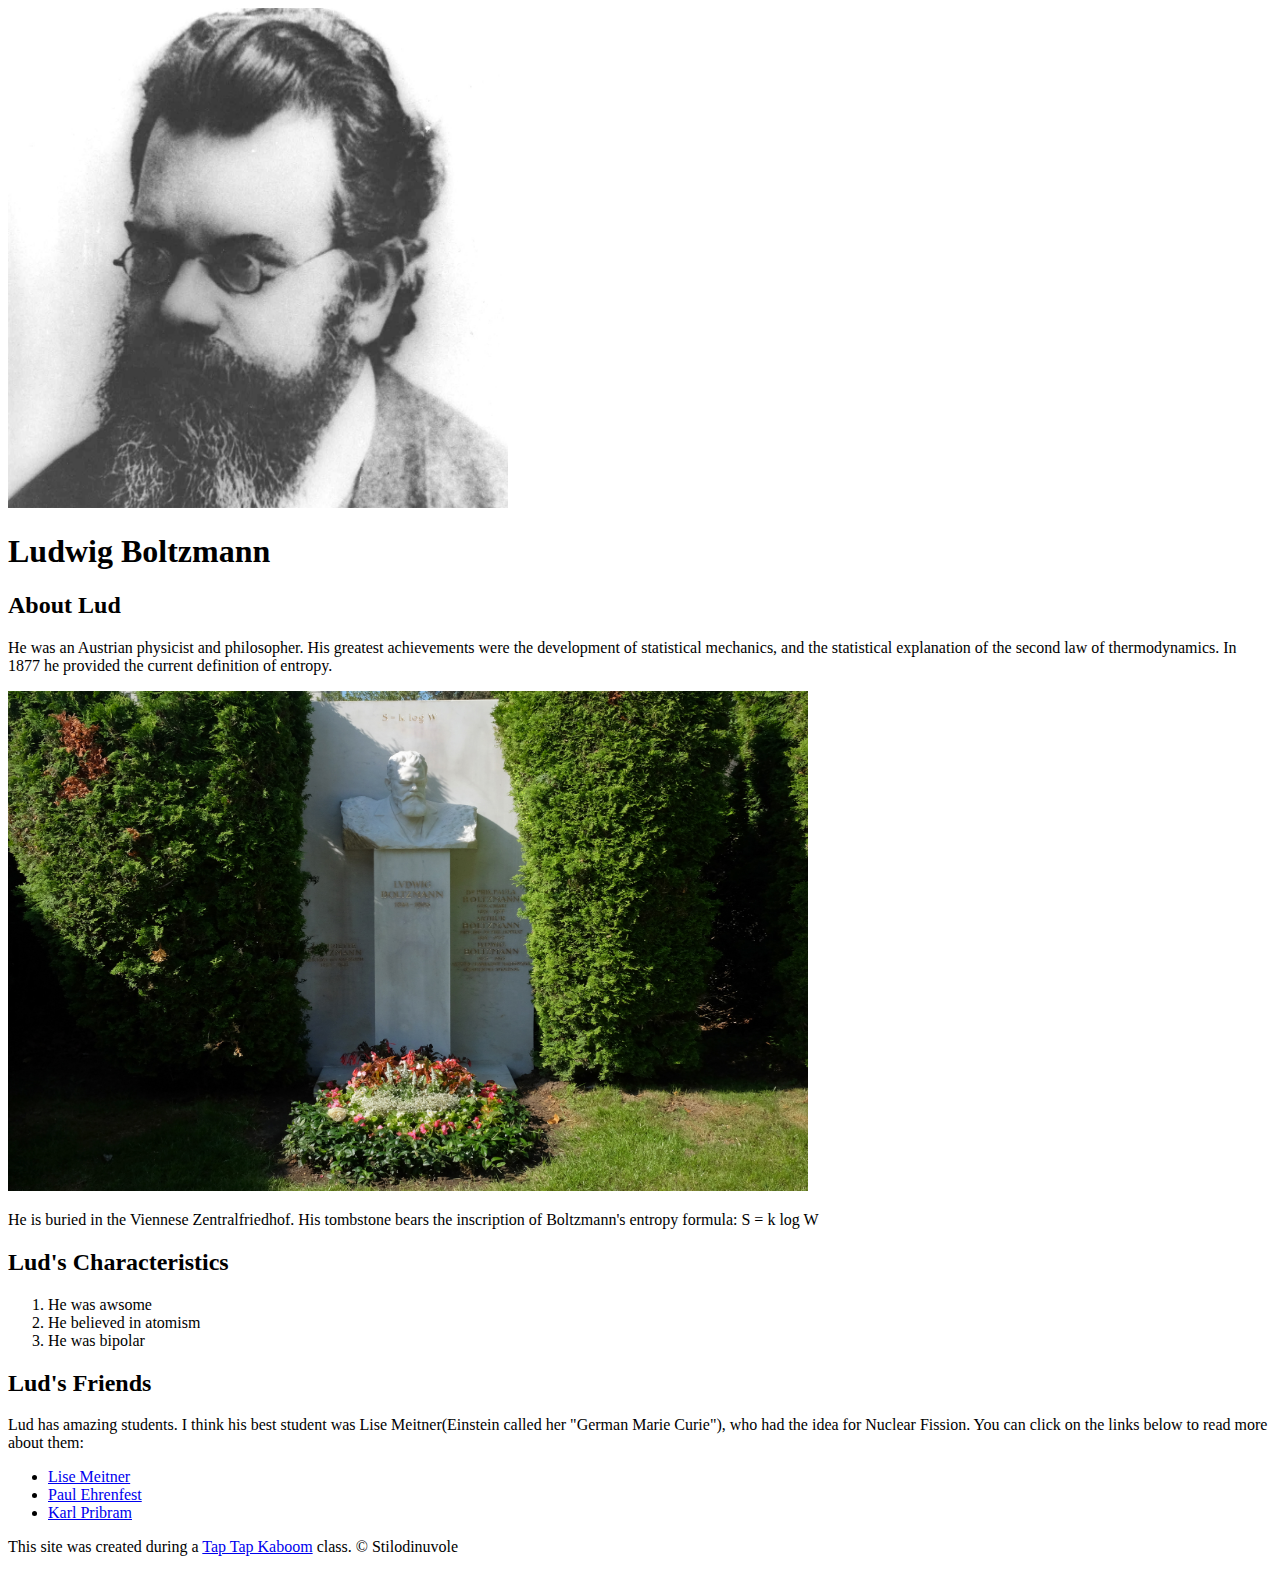
==== index.html @ 0470a5b2 "added our index file and images" ====
<!DOCTYPE html>
<html>
    <head>
        <title> Ludwig Eduard Boltzmann</title>
        <link rel="icon" href="img/Ludwig_Boltzmann.jpg"/>
    </head>
    <body>
        <!-- header element-->
        <header>
            <img src="img/Ludwig_Boltzmann.jpg" width="500" height="500">
            <h1> Ludwig Boltzmann</h1>
        </header>
        <!-- main element-->
        <main>
            <h2>About Lud</h2>
            <p> He was an Austrian physicist and philosopher. His greatest achievements were the development of statistical mechanics, and the statistical explanation of the second law of thermodynamics. In 1877 he provided the current definition of entropy.</p>

            <img src="img/lud_big.jpg" width="800" height="500">
            <p> He is buried in the Viennese Zentralfriedhof. His tombstone bears the inscription of Boltzmann's entropy formula: S = k log W</p>
           <!-- Characteristics-->
            <h2>Lud's Characteristics</h2>
            <ol>
                <li>He was awsome</li>
                <li>He believed in atomism</li>
                <li>He was bipolar</li>
            </ol>
            <!--Friends-->
            <h2> Lud's Friends</h2>
            <p>Lud has amazing students. I think his best student was Lise Meitner(Einstein called her "German Marie Curie"), who had the idea for Nuclear Fission. You can click on the links below to read more about them:</p>
            <ul>
                <li><a target="_blank" href="https://en.wikipedia.org/wiki/Lise_Meitner"> Lise Meitner</a></li>
                <li><a target="_blank" href="https://en.wikipedia.org/wiki/Paul_Ehrenfest">Paul Ehrenfest</a></li>
                <li><a target="_blank" href="https://en.wikipedia.org/wiki/Karl_P%C5%99ibram"> Karl Pribram</a></li>
            </ul>
        </main>
        <!--Footer element-->
        <footer>
            <p>This site was created during a <a href="https://www.taptapkaboom.com/">Tap Tap Kaboom</a> class. &copy; Stilodinuvole</p>
        </footer>
    </body>
</html>
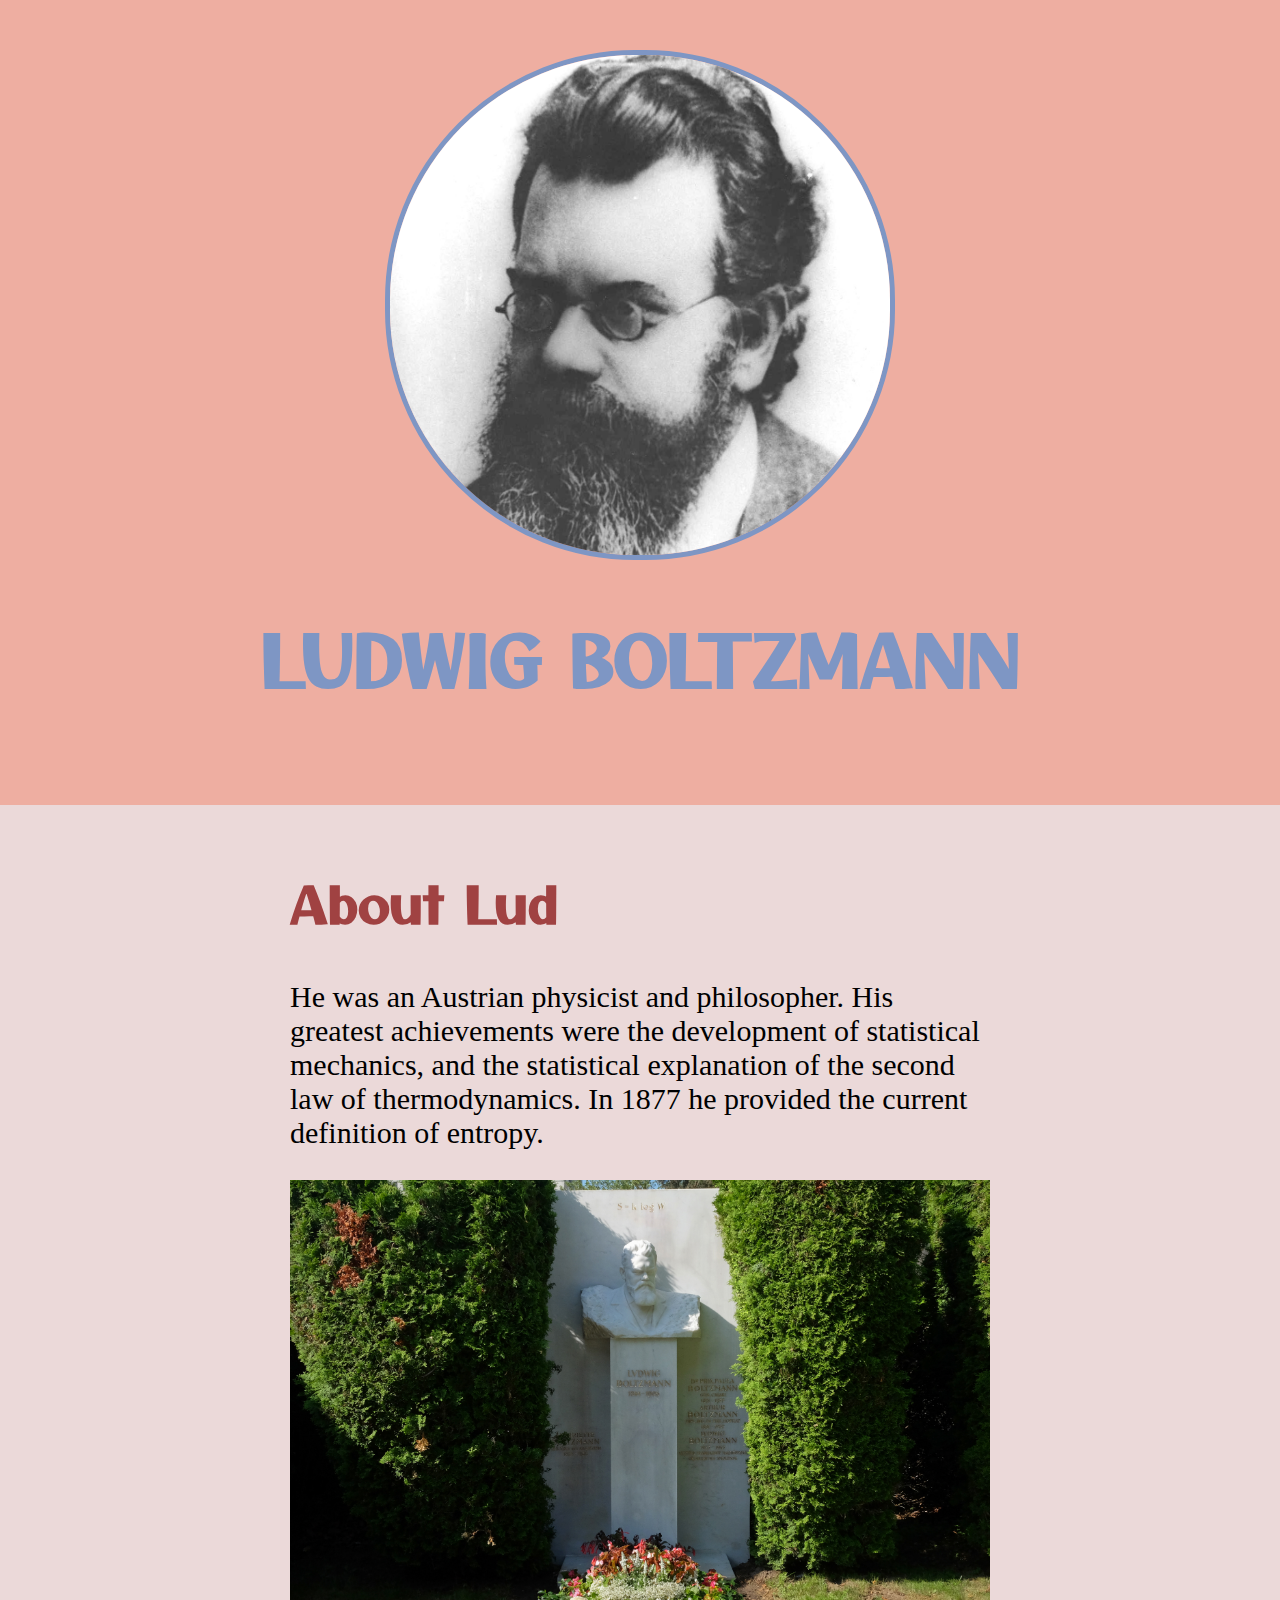
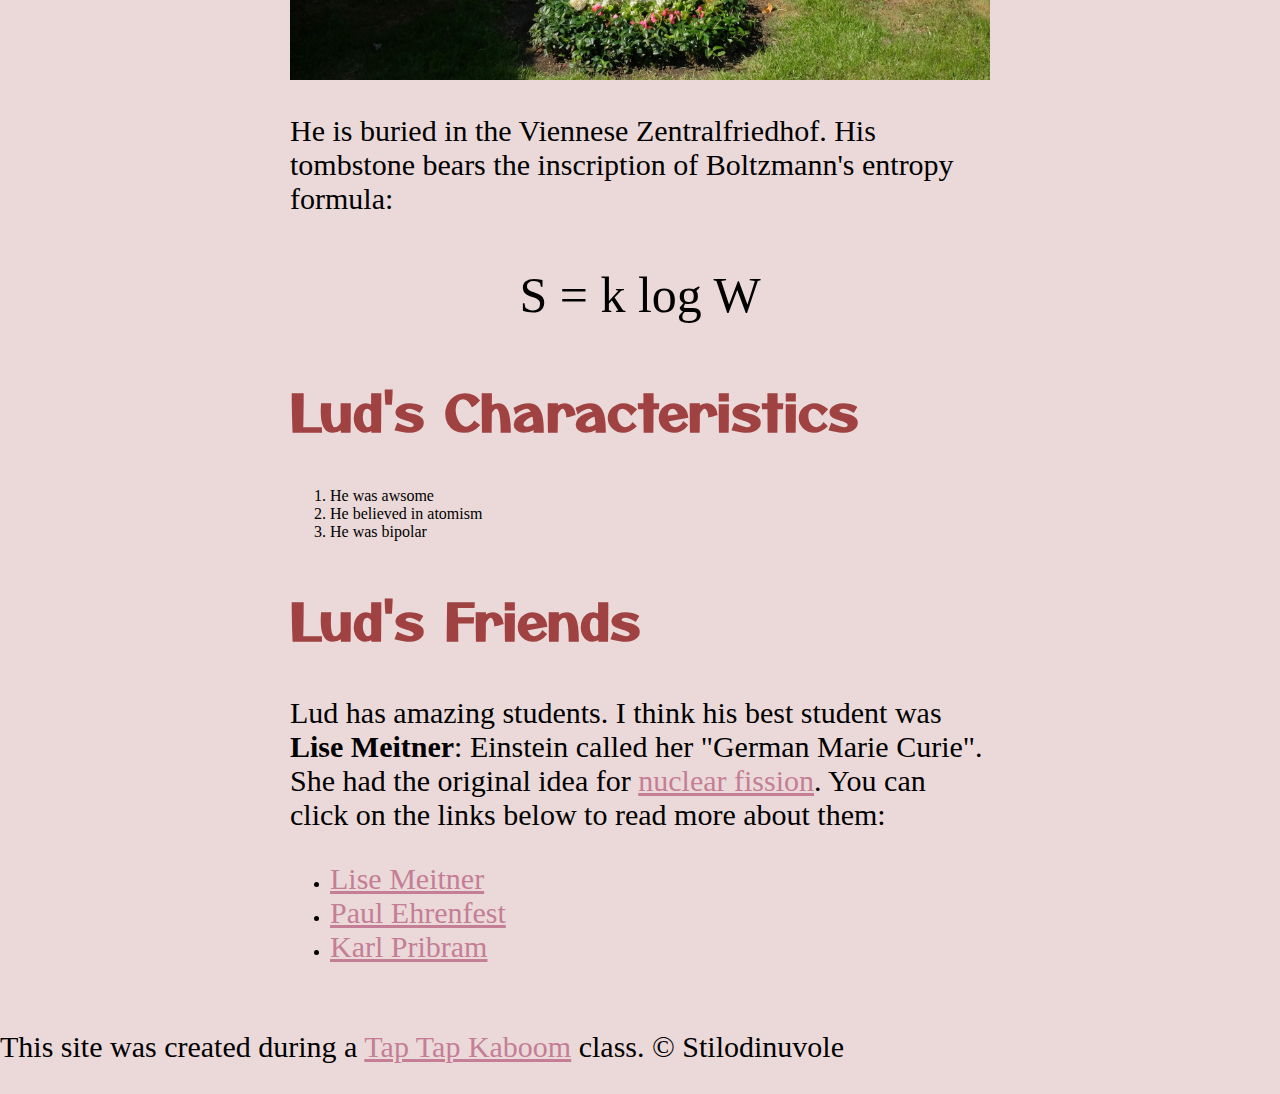
==== commit 243c1cdc: "added css" ====
--- a/index.html
+++ b/index.html
@@ -3,11 +3,13 @@
     <head>
         <title> Ludwig Eduard Boltzmann</title>
         <link rel="icon" href="img/Ludwig_Boltzmann.jpg"/>
+        <link href="https://fonts.googleapis.com/css2?family=Otomanopee+One&display=swap" rel="stylesheet">
+        <link rel="stylesheet" type="text/css" href="css/hero.css"
     </head>
     <body>
         <!-- header element-->
         <header>
-            <img src="img/Ludwig_Boltzmann.jpg" width="500" height="500">
+            <img src="img/Ludwig_Boltzmann.jpg" class="center" width="500" height="500">
             <h1> Ludwig Boltzmann</h1>
         </header>
         <!-- main element-->
@@ -16,7 +18,8 @@
             <p> He was an Austrian physicist and philosopher. His greatest achievements were the development of statistical mechanics, and the statistical explanation of the second law of thermodynamics. In 1877 he provided the current definition of entropy.</p>
 
             <img src="img/lud_big.jpg" width="800" height="500">
-            <p> He is buried in the Viennese Zentralfriedhof. His tombstone bears the inscription of Boltzmann's entropy formula: S = k log W</p>
+            <p> He is buried in the Viennese Zentralfriedhof. His tombstone bears the inscription of Boltzmann's entropy formula: </p>
+            <p style="font-size: 50px; text-align: center;">S = k log W</p>
            <!-- Characteristics-->
             <h2>Lud's Characteristics</h2>
             <ol>
@@ -26,7 +29,7 @@
             </ol>
             <!--Friends-->
             <h2> Lud's Friends</h2>
-            <p>Lud has amazing students. I think his best student was Lise Meitner(Einstein called her "German Marie Curie"), who had the idea for Nuclear Fission. You can click on the links below to read more about them:</p>
+            <p>Lud has amazing students. I think his best student was <b>Lise Meitner</b>: Einstein called her "German Marie Curie". She had the original idea for <a target="_blank" href="https://en.wikipedia.org/wiki/Nuclear_fission">nuclear fission</a>. You can click on the links below to read more about them:</p>
             <ul>
                 <li><a target="_blank" href="https://en.wikipedia.org/wiki/Lise_Meitner"> Lise Meitner</a></li>
                 <li><a target="_blank" href="https://en.wikipedia.org/wiki/Paul_Ehrenfest">Paul Ehrenfest</a></li>
@@ -35,7 +38,7 @@
         </main>
         <!--Footer element-->
         <footer>
-            <p>This site was created during a <a href="https://www.taptapkaboom.com/">Tap Tap Kaboom</a> class. &copy; Stilodinuvole</p>
+            <p>This site was created during a <a target="_blank" href="https://www.taptapkaboom.com/">Tap Tap Kaboom</a> class. &copy; Stilodinuvole</p>
         </footer>
     </body>
 </html>--- a/css/hero.css
+++ b/css/hero.css
@@ -0,0 +1,54 @@
+body{
+    background-color: #e2c8c8b0;
+    margin: 0;
+    font-family: Georgia, 'Times New Roman', Times, serif;
+}
+header{
+    background-color: #eeaea1;
+    text-align: center;
+    padding-top: 50px;
+    padding-bottom: 50px;
+}
+header h1{
+    color: #7E96C4;
+    text-align: center;
+    text-transform: uppercase;
+    
+    font-size: 70px;
+}
+h1,h2{
+    font-family: 'Otomanopee One', sans-serif;
+}
+.center {
+    display: block;
+    margin-left: auto;
+    margin-right: auto;
+  }
+  header img{
+      border-radius: 250px;
+      border: #7E96C4 solid 5px;
+      }
+
+      main{
+          max-width: 700px;
+          margin: 0 auto;
+          padding: 20px 20px 20px 20px;
+      }
+      main img{
+          max-width: 100%;
+      }
+      h2{
+          font-size: 50px;
+          color:#a04242;
+      }
+      p{
+          font-size: 30px;
+      }
+      a{
+        font-size: 30px;
+        color:#c47e96;
+      }
+      a:hover{
+          background-color: #6f3348;
+          color: white;
+      }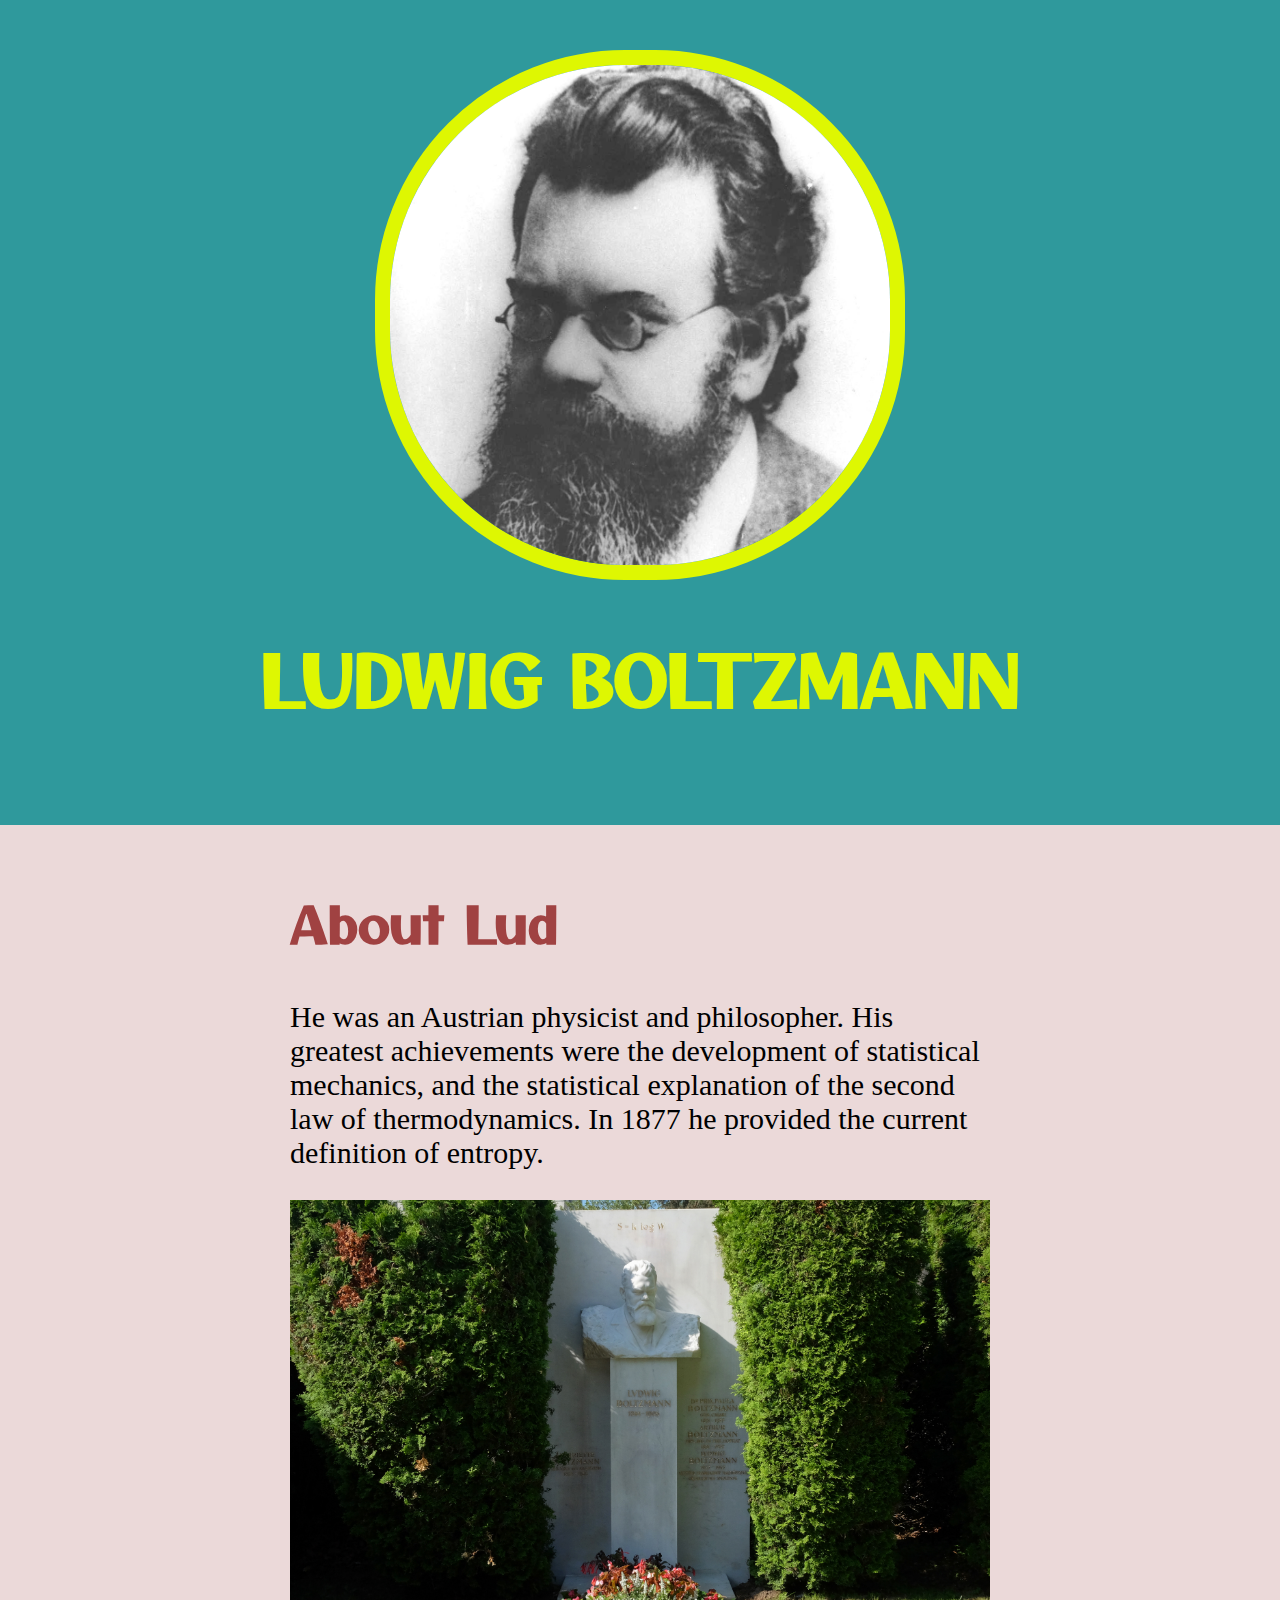
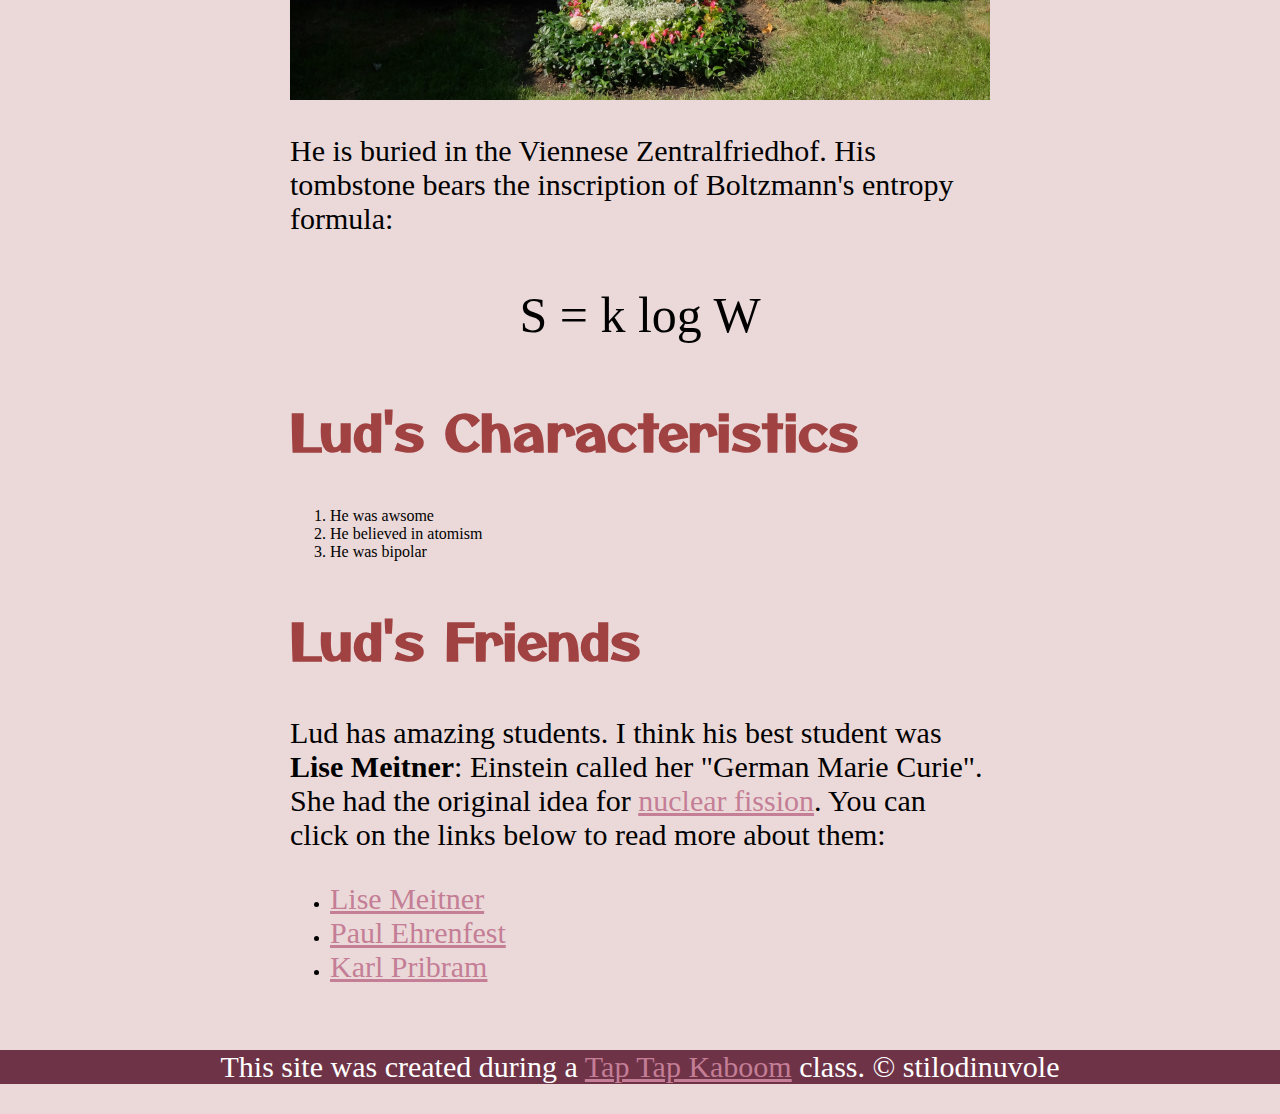
==== commit ce2e9129: "changed colors" ====
--- a/index.html
+++ b/index.html
@@ -38,7 +38,7 @@
         </main>
         <!--Footer element-->
         <footer>
-            <p>This site was created during a <a target="_blank" href="https://www.taptapkaboom.com/">Tap Tap Kaboom</a> class. &copy; Stilodinuvole</p>
+            <p>This site was created during a <a target="_blank" href="https://www.taptapkaboom.com/">Tap Tap Kaboom</a> class. &copy; stilodinuvole</p>
         </footer>
     </body>
 </html>--- a/css/hero.css
+++ b/css/hero.css
@@ -4,13 +4,13 @@
     font-family: Georgia, 'Times New Roman', Times, serif;
 }
 header{
-    background-color: #eeaea1;
+    background-color: #2f999c;
     text-align: center;
     padding-top: 50px;
     padding-bottom: 50px;
 }
 header h1{
-    color: #7E96C4;
+    color: #def702;
     text-align: center;
     text-transform: uppercase;
     
@@ -26,7 +26,7 @@
   }
   header img{
       border-radius: 250px;
-      border: #7E96C4 solid 5px;
+      border: #def702 solid 15px;
       }
 
       main{
@@ -51,4 +51,9 @@
       a:hover{
           background-color: #6f3348;
           color: white;
+      }
+      footer{
+          text-align: center;
+          background-color: #6f3348;
+          color: white;
       }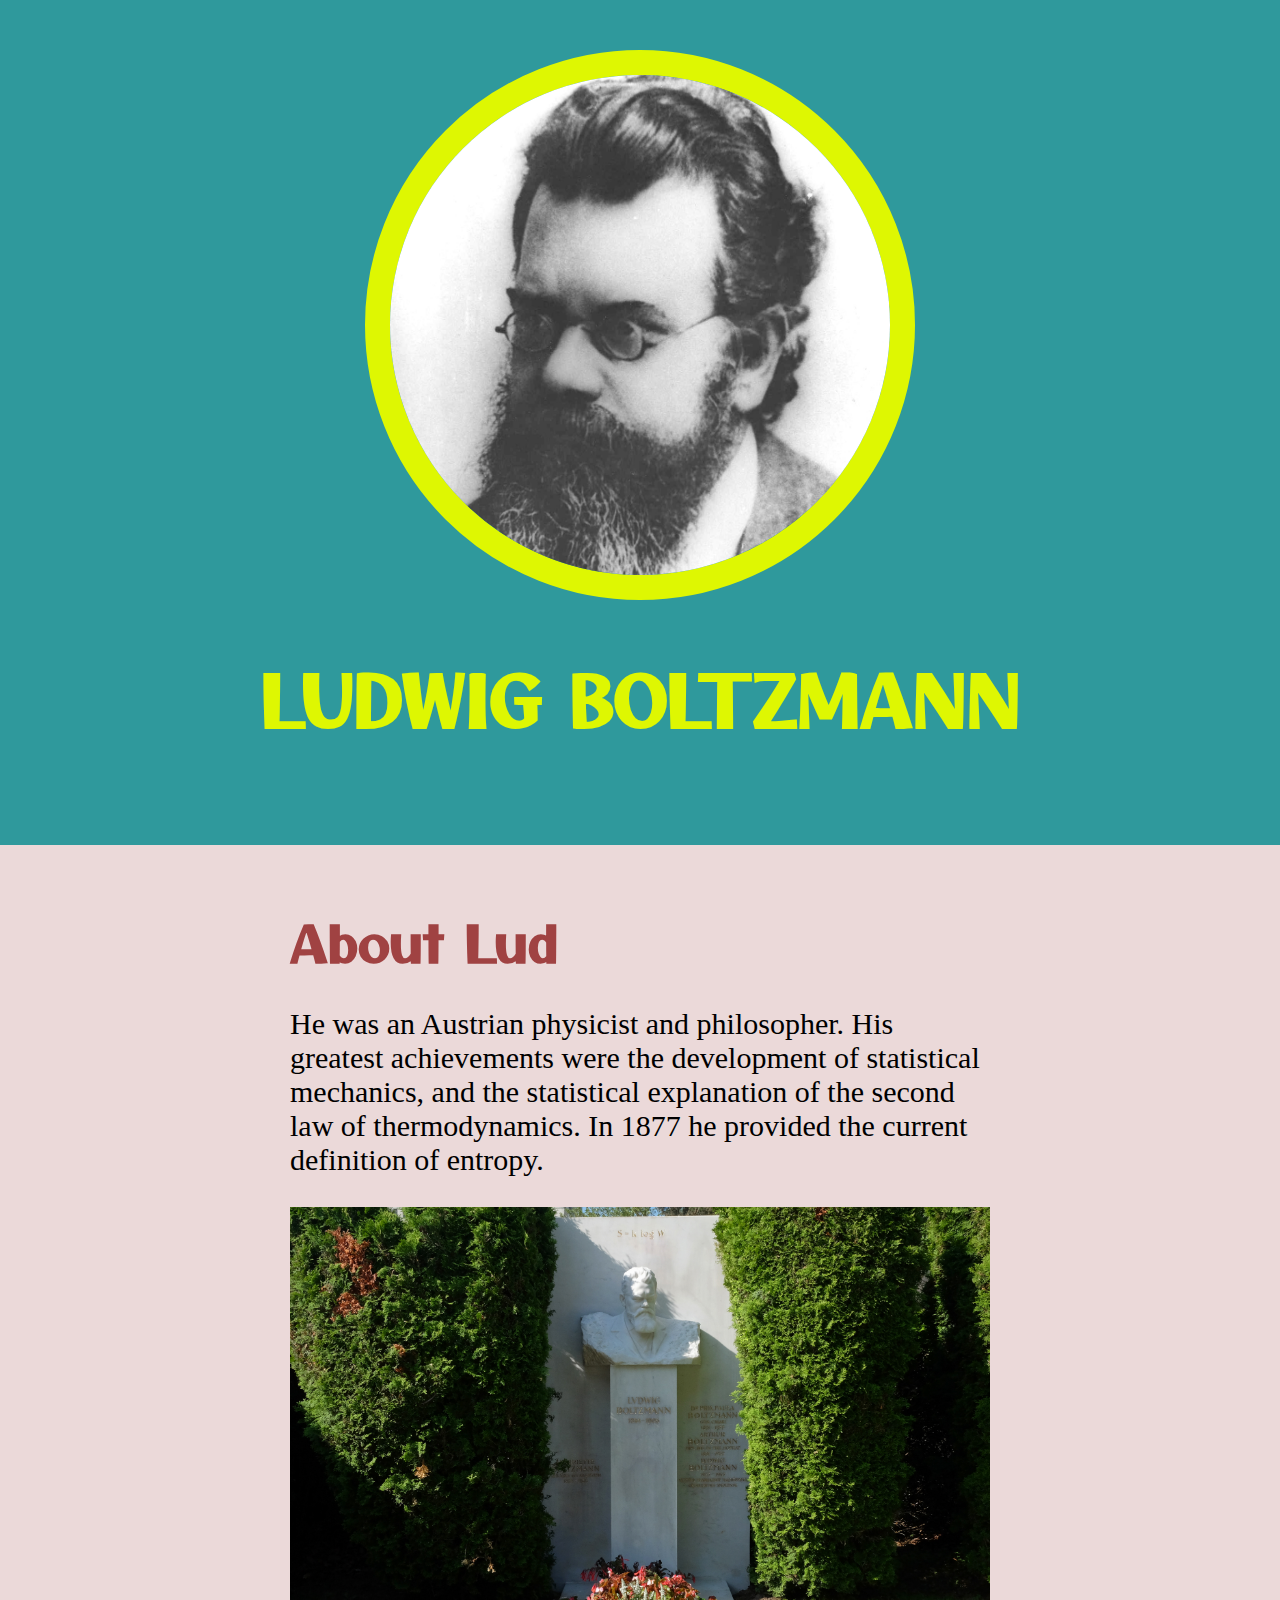
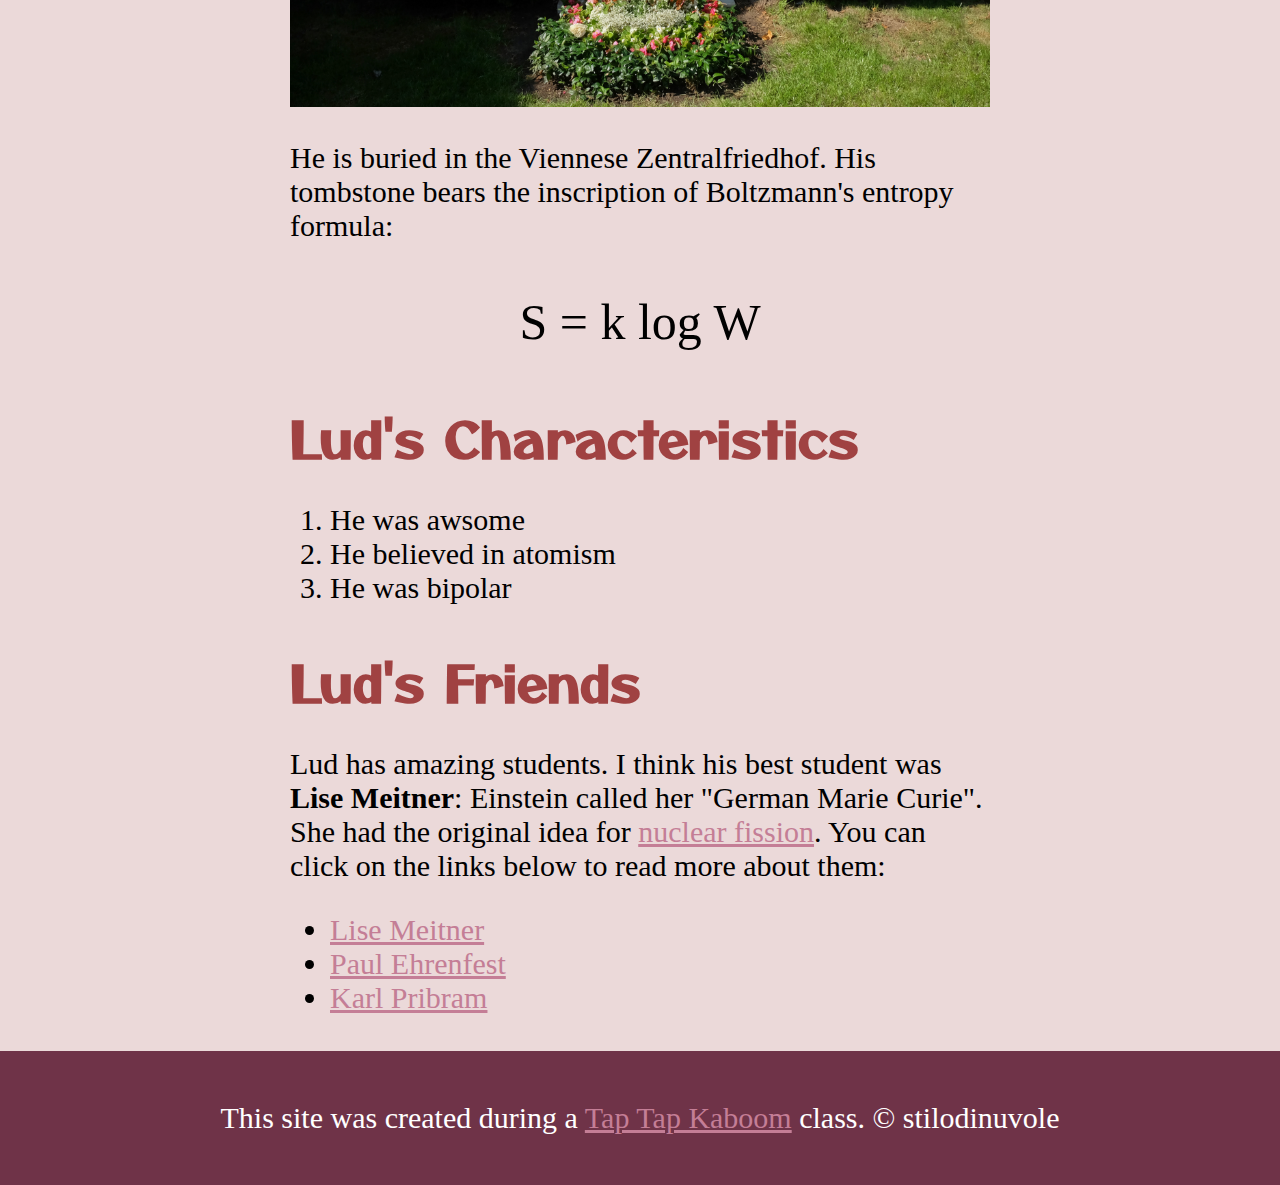
==== commit f30cfeac: "added animation" ====
--- a/index.html
+++ b/index.html
@@ -4,8 +4,9 @@
         <title> Ludwig Eduard Boltzmann</title>
         <link rel="icon" href="img/Ludwig_Boltzmann.jpg"/>
         <link href="https://fonts.googleapis.com/css2?family=Otomanopee+One&display=swap" rel="stylesheet">
-        <link rel="stylesheet" type="text/css" href="css/hero.css"
+        <link rel="stylesheet" type="text/css" href="css/hero.css">
     </head>
+    
     <body>
         <!-- header element-->
         <header>
@@ -35,6 +36,8 @@
                 <li><a target="_blank" href="https://en.wikipedia.org/wiki/Paul_Ehrenfest">Paul Ehrenfest</a></li>
                 <li><a target="_blank" href="https://en.wikipedia.org/wiki/Karl_P%C5%99ibram"> Karl Pribram</a></li>
             </ul>
+            
+
         </main>
         <!--Footer element-->
         <footer>
--- a/css/hero.css
+++ b/css/hero.css
@@ -25,8 +25,8 @@
     margin-right: auto;
   }
   header img{
-      border-radius: 250px;
-      border: #def702 solid 15px;
+      border-radius: 300px;
+      border: #def702 solid 25px;
       }
 
       main{
@@ -40,6 +40,7 @@
       h2{
           font-size: 50px;
           color:#a04242;
+          margin: 40px 0px 10px;
       }
       p{
           font-size: 30px;
@@ -56,4 +57,43 @@
           text-align: center;
           background-color: #6f3348;
           color: white;
-      }+          padding: 50px;
+      }
+      footer p{
+          margin:0;
+      }
+      ol{
+          font-size: 30px;
+      }
+      li{
+          font-size: 30px;}
+      h1{
+            animation-duration: 3s;
+            animation-name: slidein;
+          }
+          
+          @keyframes slidein {
+            from {
+              margin-left: 100%;
+              width: 300%;
+            }
+          
+            to {
+              margin-left: 0%;
+              width: 100%;
+            }
+          }
+          
+      /* The animation code */
+@keyframes example {
+    0%   { left:-600px; top:-600px;}
+    60%  { left:200px; top:200px;}
+    100% { left:0px; top:0px;}
+  }
+  
+  /* The element to apply the animation to */
+  header img {
+    position: relative;
+    animation-name: example;
+    animation-duration: 2s;
+  }    